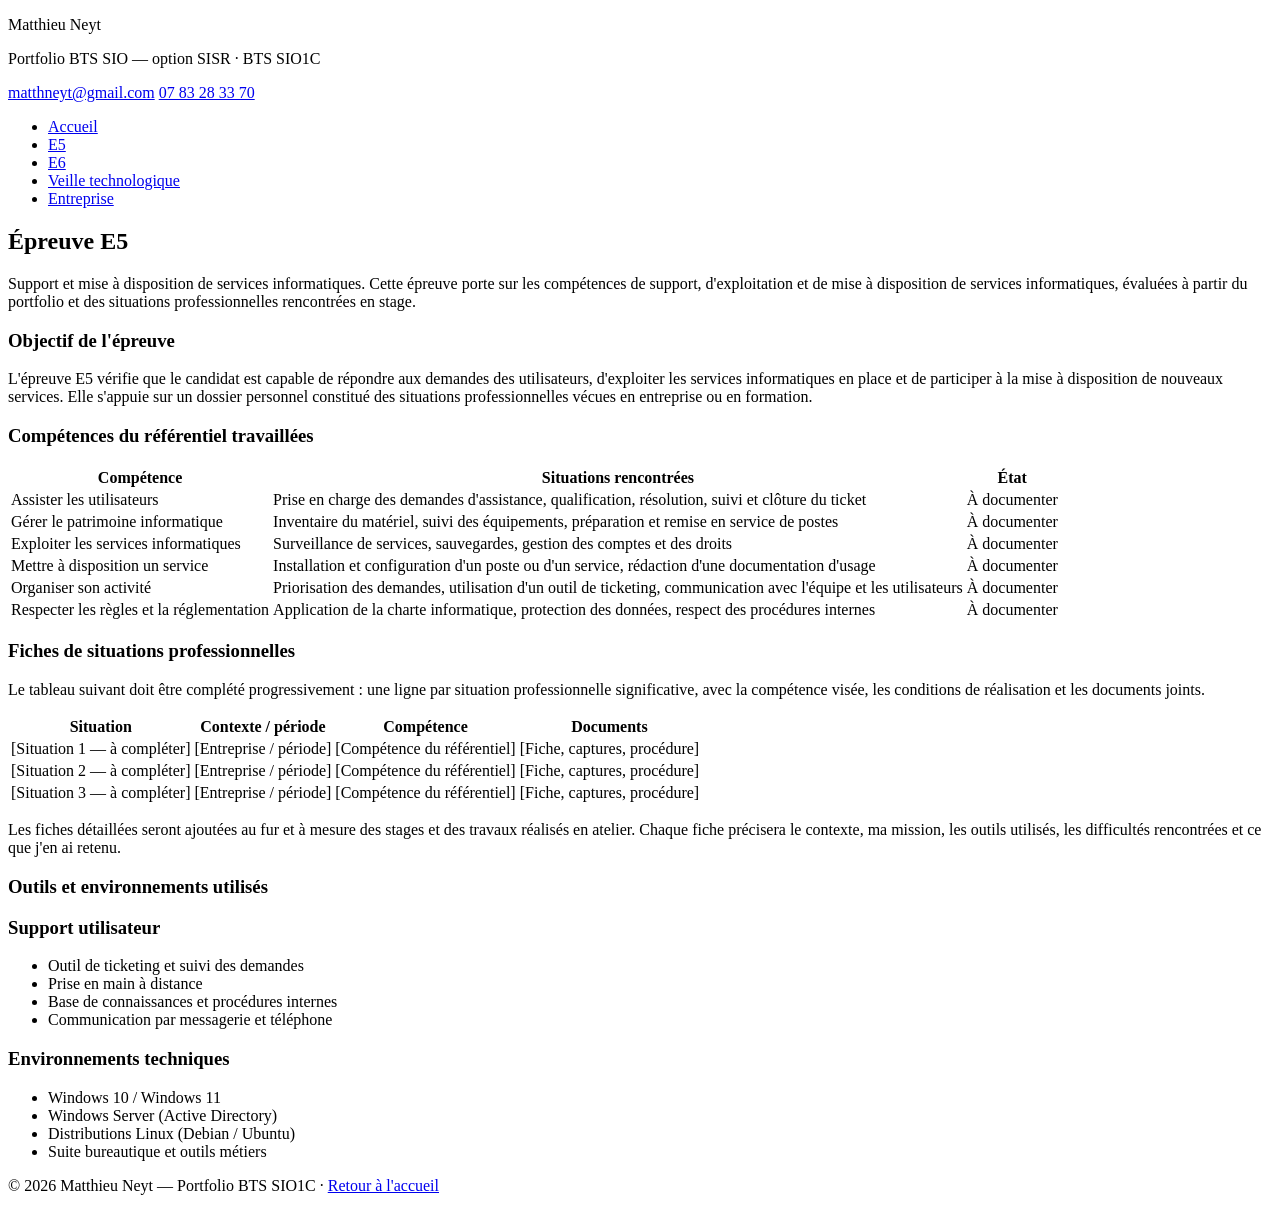
==== e5.html @ 4d7ef016 "Add files via upload" ====
<!DOCTYPE html>
<html lang="fr">
<head>
<meta charset="UTF-8">
<meta name="viewport" content="width=device-width, initial-scale=1.0">
<title>E5 — Portfolio BTS SIO | Matthieu Neyt</title>
<link rel="stylesheet" href="assets/style.css">
</head>
<body>

<header class="site">
  <p class="nom">Matthieu Neyt</p>
  <p class="sous-titre">Portfolio BTS SIO — option SISR · BTS SIO1C</p>
  <div class="contact">
    <a href="mailto:matthneyt@gmail.com">matthneyt@gmail.com</a>
    <a href="tel:+33783283370">07 83 28 33 70</a>
  </div>
</header>

<nav class="site">
  <ul>
    <li><a href="index.html">Accueil</a></li>
    <li><a href="e5.html" class="actif">E5</a></li>
    <li><a href="e6.html">E6</a></li>
    <li><a href="veille.html">Veille technologique</a></li>
    <li><a href="entreprise.html">Entreprise</a></li>
  </ul>
</nav>

<main>

  <h2 class="titre-page">Épreuve E5</h2>
  <p class="intro-page">
    Support et mise à disposition de services informatiques. Cette épreuve porte sur
    les compétences de support, d'exploitation et de mise à disposition de services
    informatiques, évaluées à partir du portfolio et des situations professionnelles
    rencontrées en stage.
  </p>

  <div class="carte">
    <h3>Objectif de l'épreuve</h3>
    <p>
      L'épreuve E5 vérifie que le candidat est capable de répondre aux demandes des
      utilisateurs, d'exploiter les services informatiques en place et de participer à
      la mise à disposition de nouveaux services. Elle s'appuie sur un dossier
      personnel constitué des situations professionnelles vécues en entreprise ou en
      formation.
    </p>
  </div>

  <h3>Compétences du référentiel travaillées</h3>
  <div class="tableau-wrap">
    <table>
      <thead>
        <tr><th>Compétence</th><th>Situations rencontrées</th><th>État</th></tr>
      </thead>
      <tbody>
        <tr>
          <td>Assister les utilisateurs</td>
          <td>Prise en charge des demandes d'assistance, qualification, résolution, suivi et clôture du ticket</td>
          <td>À documenter</td>
        </tr>
        <tr>
          <td>Gérer le patrimoine informatique</td>
          <td>Inventaire du matériel, suivi des équipements, préparation et remise en service de postes</td>
          <td>À documenter</td>
        </tr>
        <tr>
          <td>Exploiter les services informatiques</td>
          <td>Surveillance de services, sauvegardes, gestion des comptes et des droits</td>
          <td>À documenter</td>
        </tr>
        <tr>
          <td>Mettre à disposition un service</td>
          <td>Installation et configuration d'un poste ou d'un service, rédaction d'une documentation d'usage</td>
          <td>À documenter</td>
        </tr>
        <tr>
          <td>Organiser son activité</td>
          <td>Priorisation des demandes, utilisation d'un outil de ticketing, communication avec l'équipe et les utilisateurs</td>
          <td>À documenter</td>
        </tr>
        <tr>
          <td>Respecter les règles et la réglementation</td>
          <td>Application de la charte informatique, protection des données, respect des procédures internes</td>
          <td>À documenter</td>
        </tr>
      </tbody>
    </table>
  </div>

  <h3>Fiches de situations professionnelles</h3>
  <p class="intro-page">
    Le tableau suivant doit être complété progressivement : une ligne par situation
    professionnelle significative, avec la compétence visée, les conditions de
    réalisation et les documents joints.
  </p>

  <div class="tableau-wrap">
    <table>
      <thead>
        <tr><th>Situation</th><th>Contexte / période</th><th>Compétence</th><th>Documents</th></tr>
      </thead>
      <tbody>
        <tr>
          <td>[Situation 1 — à compléter]</td>
          <td>[Entreprise / période]</td>
          <td>[Compétence du référentiel]</td>
          <td>[Fiche, captures, procédure]</td>
        </tr>
        <tr>
          <td>[Situation 2 — à compléter]</td>
          <td>[Entreprise / période]</td>
          <td>[Compétence du référentiel]</td>
          <td>[Fiche, captures, procédure]</td>
        </tr>
        <tr>
          <td>[Situation 3 — à compléter]</td>
          <td>[Entreprise / période]</td>
          <td>[Compétence du référentiel]</td>
          <td>[Fiche, captures, procédure]</td>
        </tr>
      </tbody>
    </table>
  </div>

  <div class="encadre">
    <p>
      Les fiches détaillées seront ajoutées au fur et à mesure des stages et des
      travaux réalisés en atelier. Chaque fiche précisera le contexte, ma mission,
      les outils utilisés, les difficultés rencontrées et ce que j'en ai retenu.
    </p>
  </div>

  <h3>Outils et environnements utilisés</h3>
  <div class="grille">
    <div class="carte">
      <h3>Support utilisateur</h3>
      <ul class="puces">
        <li>Outil de ticketing et suivi des demandes</li>
        <li>Prise en main à distance</li>
        <li>Base de connaissances et procédures internes</li>
        <li>Communication par messagerie et téléphone</li>
      </ul>
    </div>
    <div class="carte">
      <h3>Environnements techniques</h3>
      <ul class="puces">
        <li>Windows 10 / Windows 11</li>
        <li>Windows Server (Active Directory)</li>
        <li>Distributions Linux (Debian / Ubuntu)</li>
        <li>Suite bureautique et outils métiers</li>
      </ul>
    </div>
  </div>

</main>

<footer class="site">
  <p>© 2026 Matthieu Neyt — Portfolio BTS SIO1C · <a href="index.html">Retour à l'accueil</a></p>
</footer>

</body>
</html>
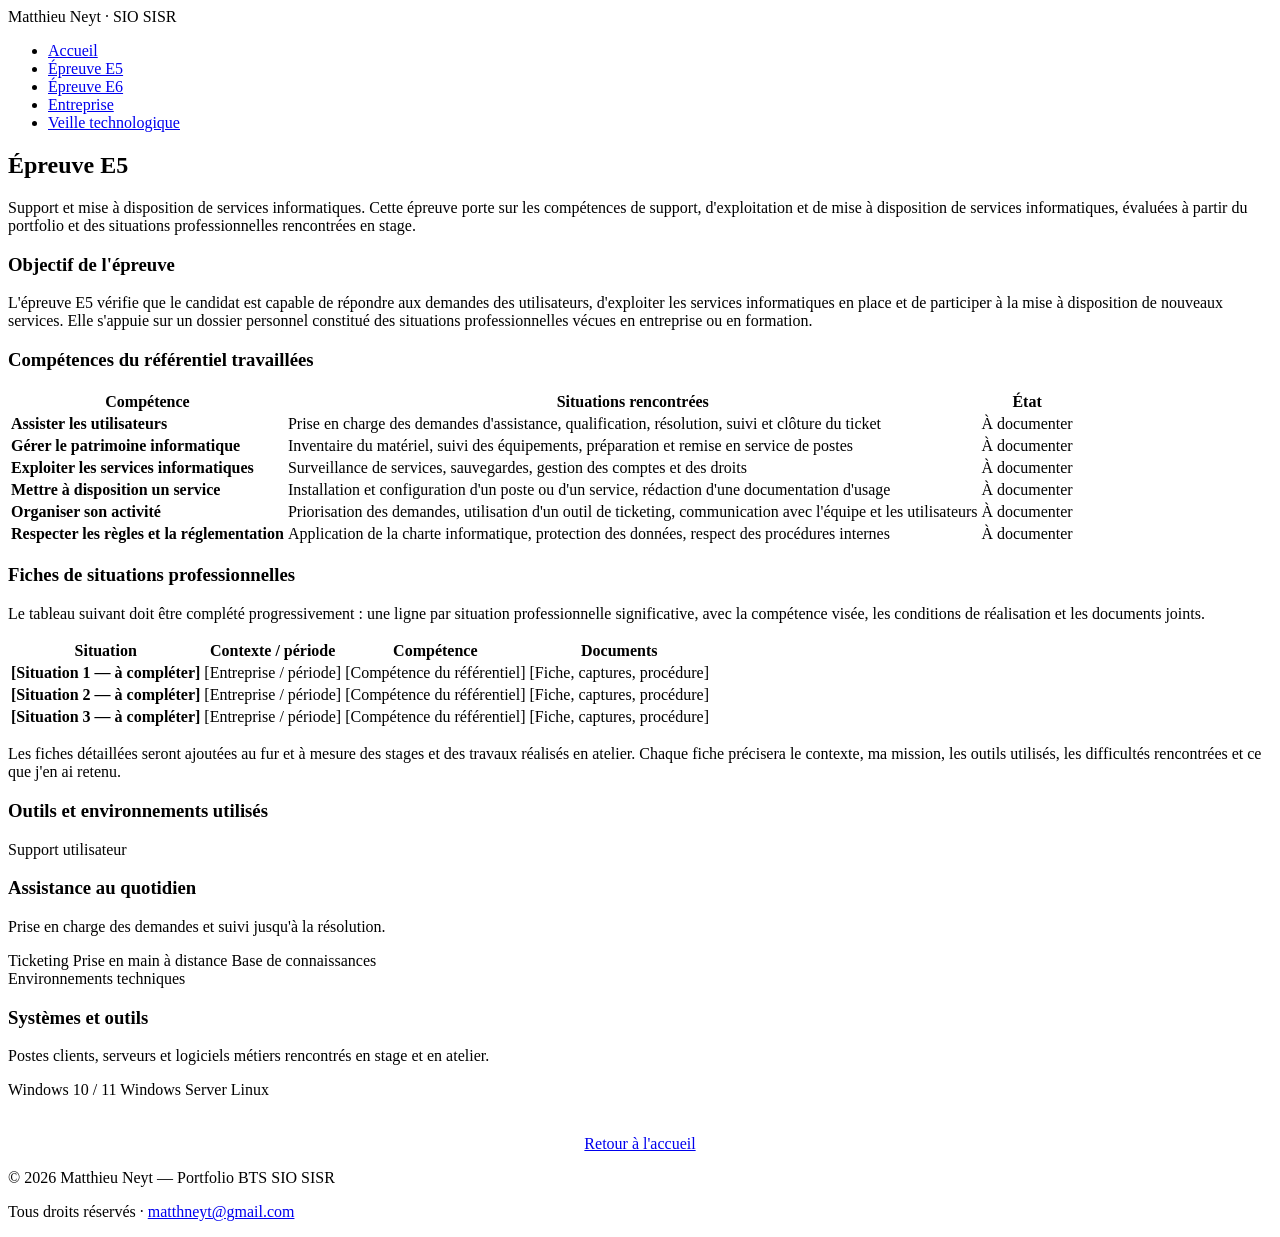
==== commit 437e5ad4: "Add files via upload" ====
--- a/e5.html
+++ b/e5.html
@@ -3,161 +3,170 @@
 <head>
 <meta charset="UTF-8">
 <meta name="viewport" content="width=device-width, initial-scale=1.0">
-<title>E5 — Portfolio BTS SIO | Matthieu Neyt</title>
+<title>Épreuve E5 — Portfolio BTS SIO | Matthieu Neyt</title>
 <link rel="stylesheet" href="assets/style.css">
 </head>
 <body>
 
-<header class="site">
-  <p class="nom">Matthieu Neyt</p>
-  <p class="sous-titre">Portfolio BTS SIO — option SISR · BTS SIO1C</p>
-  <div class="contact">
-    <a href="mailto:matthneyt@gmail.com">matthneyt@gmail.com</a>
-    <a href="tel:+33783283370">07 83 28 33 70</a>
+<header class="topbar">
+  <div class="topbar-inner">
+    <div class="brand">Matthieu Neyt <span class="brand-sub">· SIO SISR</span></div>
+    <nav>
+      <ul>
+        <li><a href="index.html">Accueil</a></li>
+        <li><a href="e5.html" class="actif">Épreuve E5</a></li>
+        <li><a href="e6.html">Épreuve E6</a></li>
+        <li><a href="entreprise.html">Entreprise</a></li>
+        <li><a href="veille.html">Veille technologique</a></li>
+      </ul>
+    </nav>
   </div>
 </header>
 
-<nav class="site">
-  <ul>
-    <li><a href="index.html">Accueil</a></li>
-    <li><a href="e5.html" class="actif">E5</a></li>
-    <li><a href="e6.html">E6</a></li>
-    <li><a href="veille.html">Veille technologique</a></li>
-    <li><a href="entreprise.html">Entreprise</a></li>
-  </ul>
-</nav>
+<main>
+  <div class="container">
 
-<main>
+    <h2 class="titre-section">Épreuve <span class="accent">E5</span></h2>
+    <p class="sous-titre-section">
+      Support et mise à disposition de services informatiques. Cette épreuve porte sur
+      les compétences de support, d'exploitation et de mise à disposition de services
+      informatiques, évaluées à partir du portfolio et des situations professionnelles
+      rencontrées en stage.
+    </p>
 
-  <h2 class="titre-page">Épreuve E5</h2>
-  <p class="intro-page">
-    Support et mise à disposition de services informatiques. Cette épreuve porte sur
-    les compétences de support, d'exploitation et de mise à disposition de services
-    informatiques, évaluées à partir du portfolio et des situations professionnelles
-    rencontrées en stage.
-  </p>
+    <div class="carte">
+      <h3>Objectif de l'épreuve</h3>
+      <p>
+        L'épreuve E5 vérifie que le candidat est capable de répondre aux demandes des
+        utilisateurs, d'exploiter les services informatiques en place et de participer à
+        la mise à disposition de nouveaux services. Elle s'appuie sur un dossier
+        personnel constitué des situations professionnelles vécues en entreprise ou en
+        formation.
+      </p>
+    </div>
 
-  <div class="carte">
-    <h3>Objectif de l'épreuve</h3>
-    <p>
-      L'épreuve E5 vérifie que le candidat est capable de répondre aux demandes des
-      utilisateurs, d'exploiter les services informatiques en place et de participer à
-      la mise à disposition de nouveaux services. Elle s'appuie sur un dossier
-      personnel constitué des situations professionnelles vécues en entreprise ou en
-      formation.
+    <h3>Compétences du référentiel travaillées</h3>
+    <div class="tableau-wrap">
+      <table>
+        <thead>
+          <tr><th>Compétence</th><th>Situations rencontrées</th><th>État</th></tr>
+        </thead>
+        <tbody>
+          <tr>
+            <td><strong>Assister les utilisateurs</strong></td>
+            <td>Prise en charge des demandes d'assistance, qualification, résolution, suivi et clôture du ticket</td>
+            <td>À documenter</td>
+          </tr>
+          <tr>
+            <td><strong>Gérer le patrimoine informatique</strong></td>
+            <td>Inventaire du matériel, suivi des équipements, préparation et remise en service de postes</td>
+            <td>À documenter</td>
+          </tr>
+          <tr>
+            <td><strong>Exploiter les services informatiques</strong></td>
+            <td>Surveillance de services, sauvegardes, gestion des comptes et des droits</td>
+            <td>À documenter</td>
+          </tr>
+          <tr>
+            <td><strong>Mettre à disposition un service</strong></td>
+            <td>Installation et configuration d'un poste ou d'un service, rédaction d'une documentation d'usage</td>
+            <td>À documenter</td>
+          </tr>
+          <tr>
+            <td><strong>Organiser son activité</strong></td>
+            <td>Priorisation des demandes, utilisation d'un outil de ticketing, communication avec l'équipe et les utilisateurs</td>
+            <td>À documenter</td>
+          </tr>
+          <tr>
+            <td><strong>Respecter les règles et la réglementation</strong></td>
+            <td>Application de la charte informatique, protection des données, respect des procédures internes</td>
+            <td>À documenter</td>
+          </tr>
+        </tbody>
+      </table>
+    </div>
+
+    <h3>Fiches de situations professionnelles</h3>
+    <p class="sous-titre-section">
+      Le tableau suivant doit être complété progressivement : une ligne par situation
+      professionnelle significative, avec la compétence visée, les conditions de
+      réalisation et les documents joints.
     </p>
+
+    <div class="tableau-wrap">
+      <table>
+        <thead>
+          <tr><th>Situation</th><th>Contexte / période</th><th>Compétence</th><th>Documents</th></tr>
+        </thead>
+        <tbody>
+          <tr>
+            <td><strong>[Situation 1 — à compléter]</strong></td>
+            <td>[Entreprise / période]</td>
+            <td>[Compétence du référentiel]</td>
+            <td>[Fiche, captures, procédure]</td>
+          </tr>
+          <tr>
+            <td><strong>[Situation 2 — à compléter]</strong></td>
+            <td>[Entreprise / période]</td>
+            <td>[Compétence du référentiel]</td>
+            <td>[Fiche, captures, procédure]</td>
+          </tr>
+          <tr>
+            <td><strong>[Situation 3 — à compléter]</strong></td>
+            <td>[Entreprise / période]</td>
+            <td>[Compétence du référentiel]</td>
+            <td>[Fiche, captures, procédure]</td>
+          </tr>
+        </tbody>
+      </table>
+    </div>
+
+    <div class="encadre">
+      <p>
+        Les fiches détaillées seront ajoutées au fur et à mesure des stages et des
+        travaux réalisés en atelier. Chaque fiche précisera le contexte, ma mission,
+        les outils utilisés, les difficultés rencontrées et ce que j'en ai retenu.
+      </p>
+    </div>
+
+    <h3>Outils et environnements utilisés</h3>
+    <div class="projects-grid">
+      <div class="project-card">
+        <div class="card-head">Support utilisateur</div>
+        <div class="card-content">
+          <h3>Assistance au quotidien</h3>
+          <p>Prise en charge des demandes et suivi jusqu'à la résolution.</p>
+          <div class="tech-tags">
+            <span class="etiquette etiquette-bleu">Ticketing</span>
+            <span class="etiquette etiquette-gris">Prise en main à distance</span>
+            <span class="etiquette etiquette-vert">Base de connaissances</span>
+          </div>
+        </div>
+      </div>
+      <div class="project-card">
+        <div class="card-head">Environnements techniques</div>
+        <div class="card-content">
+          <h3>Systèmes et outils</h3>
+          <p>Postes clients, serveurs et logiciels métiers rencontrés en stage et en atelier.</p>
+          <div class="tech-tags">
+            <span class="etiquette etiquette-bleu">Windows 10 / 11</span>
+            <span class="etiquette etiquette-jaune">Windows Server</span>
+            <span class="etiquette etiquette-orange">Linux</span>
+          </div>
+        </div>
+      </div>
+    </div>
+
+    <div style="text-align:center;margin-top:36px;">
+      <a class="btn btn-primary" href="index.html" style="border:none;">Retour à l'accueil</a>
+    </div>
+
   </div>
-
-  <h3>Compétences du référentiel travaillées</h3>
-  <div class="tableau-wrap">
-    <table>
-      <thead>
-        <tr><th>Compétence</th><th>Situations rencontrées</th><th>État</th></tr>
-      </thead>
-      <tbody>
-        <tr>
-          <td>Assister les utilisateurs</td>
-          <td>Prise en charge des demandes d'assistance, qualification, résolution, suivi et clôture du ticket</td>
-          <td>À documenter</td>
-        </tr>
-        <tr>
-          <td>Gérer le patrimoine informatique</td>
-          <td>Inventaire du matériel, suivi des équipements, préparation et remise en service de postes</td>
-          <td>À documenter</td>
-        </tr>
-        <tr>
-          <td>Exploiter les services informatiques</td>
-          <td>Surveillance de services, sauvegardes, gestion des comptes et des droits</td>
-          <td>À documenter</td>
-        </tr>
-        <tr>
-          <td>Mettre à disposition un service</td>
-          <td>Installation et configuration d'un poste ou d'un service, rédaction d'une documentation d'usage</td>
-          <td>À documenter</td>
-        </tr>
-        <tr>
-          <td>Organiser son activité</td>
-          <td>Priorisation des demandes, utilisation d'un outil de ticketing, communication avec l'équipe et les utilisateurs</td>
-          <td>À documenter</td>
-        </tr>
-        <tr>
-          <td>Respecter les règles et la réglementation</td>
-          <td>Application de la charte informatique, protection des données, respect des procédures internes</td>
-          <td>À documenter</td>
-        </tr>
-      </tbody>
-    </table>
-  </div>
-
-  <h3>Fiches de situations professionnelles</h3>
-  <p class="intro-page">
-    Le tableau suivant doit être complété progressivement : une ligne par situation
-    professionnelle significative, avec la compétence visée, les conditions de
-    réalisation et les documents joints.
-  </p>
-
-  <div class="tableau-wrap">
-    <table>
-      <thead>
-        <tr><th>Situation</th><th>Contexte / période</th><th>Compétence</th><th>Documents</th></tr>
-      </thead>
-      <tbody>
-        <tr>
-          <td>[Situation 1 — à compléter]</td>
-          <td>[Entreprise / période]</td>
-          <td>[Compétence du référentiel]</td>
-          <td>[Fiche, captures, procédure]</td>
-        </tr>
-        <tr>
-          <td>[Situation 2 — à compléter]</td>
-          <td>[Entreprise / période]</td>
-          <td>[Compétence du référentiel]</td>
-          <td>[Fiche, captures, procédure]</td>
-        </tr>
-        <tr>
-          <td>[Situation 3 — à compléter]</td>
-          <td>[Entreprise / période]</td>
-          <td>[Compétence du référentiel]</td>
-          <td>[Fiche, captures, procédure]</td>
-        </tr>
-      </tbody>
-    </table>
-  </div>
-
-  <div class="encadre">
-    <p>
-      Les fiches détaillées seront ajoutées au fur et à mesure des stages et des
-      travaux réalisés en atelier. Chaque fiche précisera le contexte, ma mission,
-      les outils utilisés, les difficultés rencontrées et ce que j'en ai retenu.
-    </p>
-  </div>
-
-  <h3>Outils et environnements utilisés</h3>
-  <div class="grille">
-    <div class="carte">
-      <h3>Support utilisateur</h3>
-      <ul class="puces">
-        <li>Outil de ticketing et suivi des demandes</li>
-        <li>Prise en main à distance</li>
-        <li>Base de connaissances et procédures internes</li>
-        <li>Communication par messagerie et téléphone</li>
-      </ul>
-    </div>
-    <div class="carte">
-      <h3>Environnements techniques</h3>
-      <ul class="puces">
-        <li>Windows 10 / Windows 11</li>
-        <li>Windows Server (Active Directory)</li>
-        <li>Distributions Linux (Debian / Ubuntu)</li>
-        <li>Suite bureautique et outils métiers</li>
-      </ul>
-    </div>
-  </div>
-
 </main>
 
 <footer class="site">
-  <p>© 2026 Matthieu Neyt — Portfolio BTS SIO1C · <a href="index.html">Retour à l'accueil</a></p>
+  <p>© 2026 Matthieu Neyt — Portfolio BTS SIO SISR</p>
+  <p>Tous droits réservés · <a href="mailto:matthneyt@gmail.com">matthneyt@gmail.com</a></p>
 </footer>
 
 </body>
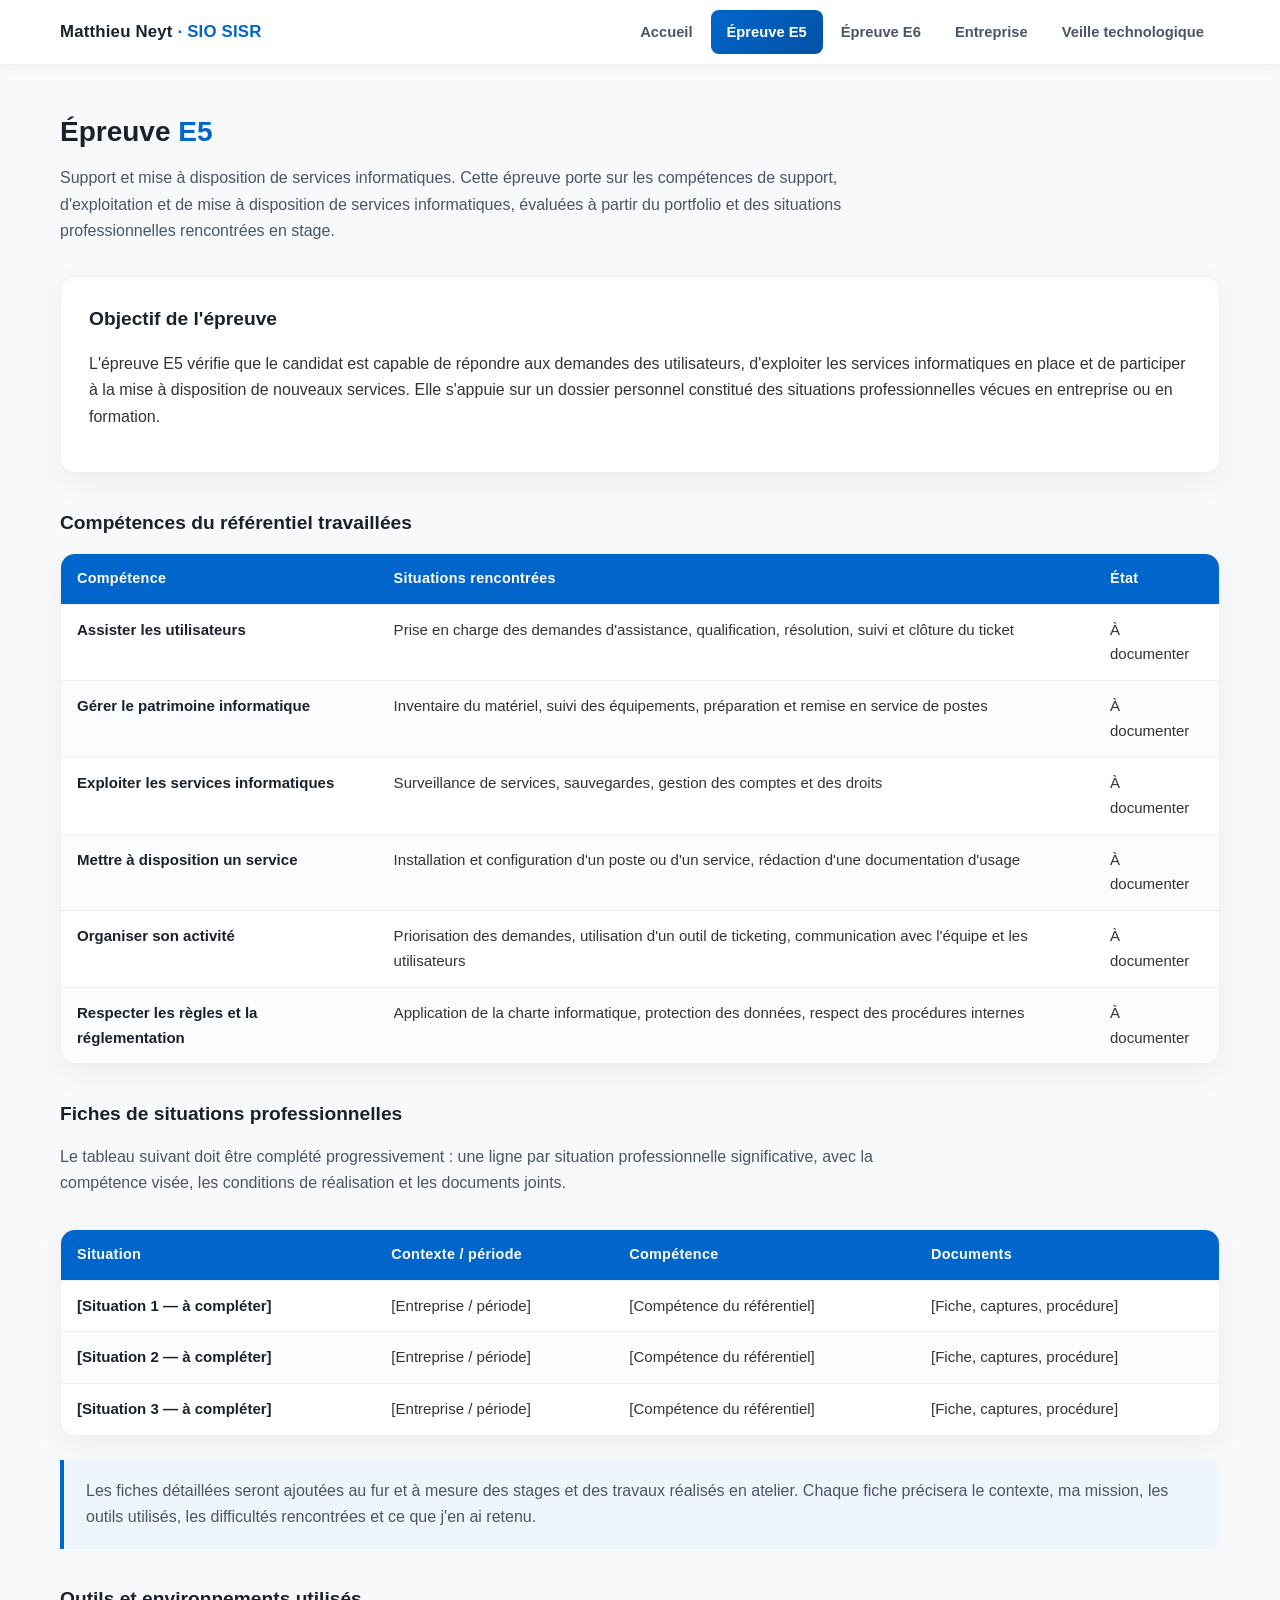
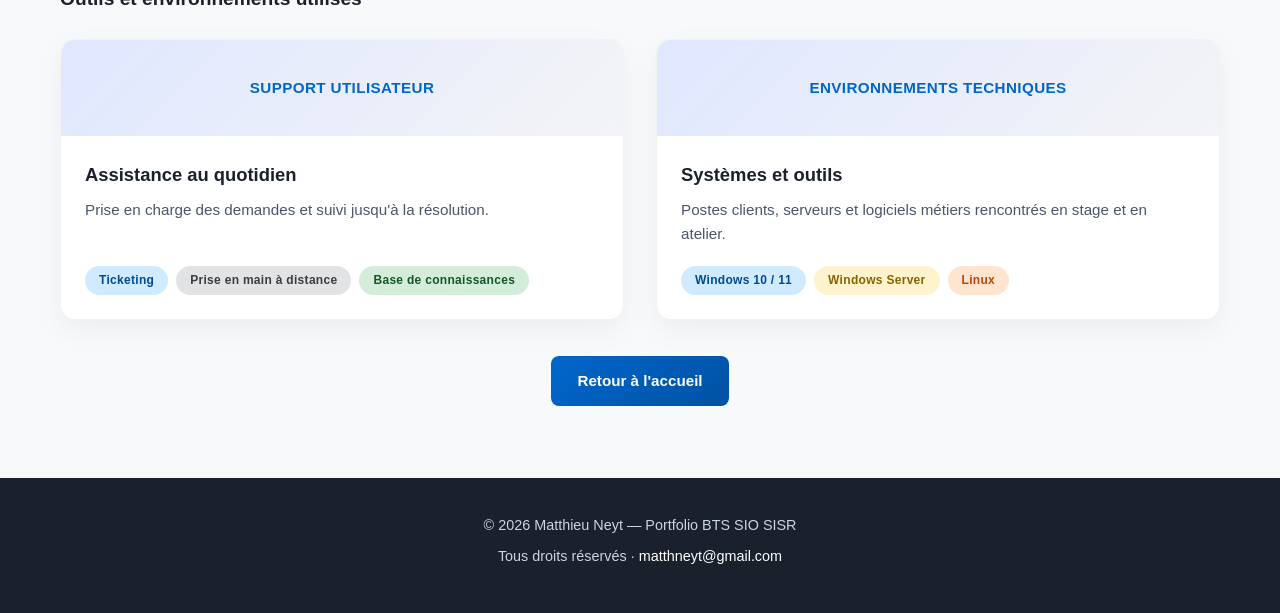
==== commit d31d1d77: "Add files via upload" ====
--- a/e5.html
+++ b/e5.html
@@ -4,7 +4,501 @@
 <meta charset="UTF-8">
 <meta name="viewport" content="width=device-width, initial-scale=1.0">
 <title>Épreuve E5 — Portfolio BTS SIO | Matthieu Neyt</title>
-<link rel="stylesheet" href="assets/style.css">
+<style>
+/* ============================================================
+   Portfolio BTS SIO — Matthieu Neyt
+   Style inspiré du modèle SIO SISR : bleu #0066CC, cartes blanches
+   ============================================================ */
+
+html{scroll-behavior:smooth;}
+
+:root{
+  --primaire:#0066CC;
+  --primaire-fonce:#0052a3;
+  --primaire-tres-fonce:#004080;
+  --vert:#00A651;
+  --orange:#FF6B35;
+  --fond:#f8f9fa;
+  --texte:#333333;
+  --texte-fonce:#1a202c;
+  --texte-doux:#4a5568;
+  --carte:#ffffff;
+  --bordure:rgba(0,0,0,.06);
+  --ombre:0 10px 30px rgba(0,0,0,.05);
+  --rayon:15px;
+}
+
+*{box-sizing:border-box;}
+
+body{
+  margin:0;
+  font-family:'Segoe UI',sans-serif;
+  background-color:var(--fond);
+  color:var(--texte);
+  line-height:1.65;
+  font-size:16px;
+}
+
+a{color:var(--primaire);text-decoration:none;}
+a:hover{color:var(--primaire-fonce);text-decoration:underline;}
+
+/* ---------- Barre de navigation ---------- */
+header.topbar{
+  background:var(--carte);
+  border-bottom:1px solid var(--bordure);
+  box-shadow:0 2px 12px rgba(0,0,0,.04);
+  position:sticky;
+  top:0;
+  z-index:100;
+}
+.topbar-inner{
+  max-width:1200px;
+  margin:0 auto;
+  padding:0 20px;
+  display:flex;
+  align-items:center;
+  justify-content:space-between;
+  flex-wrap:wrap;
+  gap:6px;
+  min-height:64px;
+}
+.brand{
+  font-weight:700;
+  font-size:1.05rem;
+  color:var(--texte-fonce);
+  letter-spacing:.2px;
+  padding:14px 0;
+}
+.brand .brand-sub{
+  color:var(--primaire);
+  font-weight:600;
+}
+nav ul{
+  list-style:none;
+  margin:0;
+  padding:0;
+  display:flex;
+  flex-wrap:wrap;
+  gap:2px;
+}
+nav a{
+  display:block;
+  padding:10px 16px;
+  border-radius:8px;
+  color:var(--texte-doux);
+  font-weight:600;
+  font-size:.92rem;
+  transition:all .3s ease;
+}
+nav a:hover{
+  color:var(--primaire);
+  background:#eef5fd;
+  text-decoration:none;
+}
+nav a.actif{
+  color:#fff;
+  background:linear-gradient(135deg,var(--primaire) 0%,var(--primaire-fonce) 100%);
+}
+nav a.actif:hover{color:#fff;}
+
+/* ---------- Bandeau d'accueil ---------- */
+.hero{
+  background:linear-gradient(135deg,var(--primaire) 0%,var(--primaire-tres-fonce) 100%);
+  color:#fff;
+  text-align:center;
+  padding:64px 20px 56px;
+}
+.hero h1{
+  margin:0;
+  font-size:2.6rem;
+  font-weight:700;
+  letter-spacing:.5px;
+}
+.hero .statut{
+  margin:14px 0 0;
+  font-size:1.15rem;
+  color:#d6e9fb;
+}
+.hero .detail{
+  margin:8px 0 0;
+  font-size:1rem;
+  color:#b9d7f3;
+}
+.hero .actions{
+  margin-top:26px;
+  display:flex;
+  flex-wrap:wrap;
+  gap:12px;
+  justify-content:center;
+}
+.btn{
+  display:inline-block;
+  padding:12px 26px;
+  border-radius:8px;
+  font-weight:600;
+  font-size:.95rem;
+  transition:all .3s ease;
+}
+.btn-primary{
+  background:linear-gradient(135deg,var(--primaire) 0%,var(--primaire-fonce) 100%);
+  border:1px solid rgba(255,255,255,.35);
+  color:#fff;
+}
+.btn-primary:hover{
+  background:linear-gradient(135deg,var(--primaire-fonce) 0%,var(--primaire-tres-fonce) 100%);
+  transform:translateY(-2px);
+  box-shadow:0 4px 12px rgba(0,102,204,.3);
+  color:#fff;
+  text-decoration:none;
+}
+.btn-clair{
+  background:rgba(255,255,255,.14);
+  border:1px solid rgba(255,255,255,.4);
+  color:#fff;
+}
+.btn-clair:hover{
+  background:rgba(255,255,255,.24);
+  color:#fff;
+  text-decoration:none;
+  transform:translateY(-2px);
+}
+
+/* ---------- Conteneur ---------- */
+.container{
+  max-width:1200px;
+  margin:0 auto;
+  padding:0 20px;
+}
+main{padding:44px 0 72px;}
+
+/* ---------- Titres ---------- */
+h2.titre-section{
+  font-size:1.75rem;
+  font-weight:700;
+  color:var(--texte-fonce);
+  margin:0 0 10px;
+}
+h2.titre-section .accent{color:var(--primaire);}
+p.sous-titre-section{
+  color:var(--texte-doux);
+  margin:0 0 32px;
+  max-width:860px;
+}
+h3{
+  font-size:1.2rem;
+  font-weight:700;
+  color:var(--texte-fonce);
+  margin:34px 0 14px;
+}
+
+/* ---------- Cartes ---------- */
+.carte{
+  background:var(--carte);
+  border-radius:var(--rayon);
+  border:1px solid var(--bordure);
+  box-shadow:var(--ombre);
+  padding:26px 28px;
+  margin-bottom:24px;
+  transition:all .3s ease;
+}
+.carte h3{margin-top:0;}
+.hover-lift:hover{
+  transform:translateY(-5px);
+  box-shadow:0 16px 40px rgba(0,102,204,.12);
+}
+
+.grille{
+  display:grid;
+  grid-template-columns:repeat(auto-fit,minmax(300px,1fr));
+  gap:2rem;
+}
+
+/* ---------- Bandeau profil ---------- */
+.profil{
+  display:flex;
+  gap:32px;
+  align-items:center;
+  flex-wrap:wrap;
+  background:var(--carte);
+  border-radius:var(--rayon);
+  border:1px solid var(--bordure);
+  box-shadow:var(--ombre);
+  padding:32px;
+  margin-bottom:28px;
+}
+.avatar{
+  width:128px;
+  height:128px;
+  flex:0 0 128px;
+  border-radius:50%;
+  background:linear-gradient(135deg,var(--primaire) 0%,var(--vert) 100%);
+  color:#fff;
+  display:flex;
+  align-items:center;
+  justify-content:center;
+  font-size:2.6rem;
+  font-weight:700;
+  letter-spacing:1px;
+  box-shadow:0 8px 24px rgba(0,102,204,.25);
+}
+.profil .qui{flex:1 1 340px;}
+.profil .qui h2{
+  margin:0 0 6px;
+  font-size:1.6rem;
+  color:var(--texte-fonce);
+}
+.profil .qui .role{
+  color:var(--primaire);
+  font-weight:600;
+  margin:0 0 14px;
+}
+.profil .qui p{margin:0 0 12px;color:var(--texte-doux);}
+
+.etiquettes{display:flex;flex-wrap:wrap;gap:.5rem;margin-top:16px;}
+.etiquette{
+  font-size:.75rem;
+  padding:5px 14px;
+  border-radius:9999px;
+  font-weight:600;
+  letter-spacing:.025em;
+}
+.etiquette-bleu{background:#d0ebff;color:#004a8f;}
+.etiquette-vert{background:#d4edda;color:#155724;}
+.etiquette-orange{background:#ffe5d0;color:#c04600;}
+.etiquette-jaune{background:#FFF3CD;color:#856404;}
+.etiquette-gris{background:#e2e3e5;color:#383d41;}
+.etiquette-rose{background:#F8D7DA;color:#721C24;}
+
+ul.puces{margin:0;padding-left:20px;color:var(--texte-doux);}
+ul.puces li{margin-bottom:8px;}
+
+/* ---------- Compétences ---------- */
+.competence{margin-bottom:18px;}
+.competence .ligne{
+  display:flex;
+  justify-content:space-between;
+  font-size:.93rem;
+  margin-bottom:6px;
+  font-weight:600;
+  color:var(--texte-fonce);
+}
+.competence .ligne span:last-child{color:var(--texte-doux);font-weight:500;}
+.barre{
+  height:9px;
+  background:#e9eef4;
+  border-radius:9999px;
+  overflow:hidden;
+}
+.barre i{
+  display:block;
+  height:100%;
+  background:linear-gradient(135deg,var(--primaire) 0%,var(--vert) 100%);
+  border-radius:9999px;
+}
+
+/* ---------- Cartes de projets / fiches ---------- */
+.projects-grid{
+  display:grid;
+  grid-template-columns:repeat(auto-fit,minmax(300px,1fr));
+  gap:2rem;
+  margin-top:1.5rem;
+}
+.project-card{
+  background:#fff;
+  border-radius:15px;
+  overflow:hidden;
+  box-shadow:0 10px 30px rgba(0,0,0,.05);
+  display:flex;
+  flex-direction:column;
+  border:1px solid rgba(0,0,0,.05);
+  transition:all .3s ease;
+}
+.project-card:hover{
+  transform:translateY(-5px);
+  box-shadow:0 16px 40px rgba(0,102,204,.12);
+}
+.card-head{
+  height:96px;
+  background:linear-gradient(135deg,#e0e7ff 0%,#f3f4f6 100%);
+  display:flex;
+  align-items:center;
+  justify-content:center;
+  color:var(--primaire);
+  font-weight:700;
+  font-size:.95rem;
+  letter-spacing:.4px;
+  text-transform:uppercase;
+  text-align:center;
+  padding:0 14px;
+}
+.card-content{
+  padding:1.5rem;
+  flex-grow:1;
+  display:flex;
+  flex-direction:column;
+}
+.card-content h3{
+  font-size:1.15rem;
+  font-weight:700;
+  margin:0 0 .5rem;
+  color:var(--texte-fonce);
+}
+.card-content p{
+  color:var(--texte-doux);
+  font-size:.95rem;
+  margin:0 0 1.2rem;
+  line-height:1.6;
+  flex-grow:1;
+}
+.tech-tags{
+  display:flex;
+  flex-wrap:wrap;
+  gap:.5rem;
+  margin-top:auto;
+}
+
+/* ---------- Tableaux ---------- */
+.tableau-wrap{
+  overflow-x:auto;
+  border-radius:var(--rayon);
+  box-shadow:var(--ombre);
+  border:1px solid var(--bordure);
+  background:#fff;
+}
+table{
+  width:100%;
+  border-collapse:collapse;
+  font-size:.94rem;
+}
+th,td{
+  padding:13px 16px;
+  text-align:left;
+  border-bottom:1px solid #edf1f5;
+  vertical-align:top;
+}
+th{
+  background:var(--primaire);
+  color:#fff;
+  font-weight:600;
+  font-size:.9rem;
+  letter-spacing:.02em;
+}
+tbody tr:nth-child(even){background:#fafcfe;}
+tbody tr:last-child td{border-bottom:none;}
+td strong{color:var(--texte-fonce);}
+
+/* ---------- Encadré ---------- */
+.encadre{
+  background:#eef5fd;
+  border-left:4px solid var(--primaire);
+  border-radius:0 12px 12px 0;
+  padding:18px 22px;
+  margin:24px 0;
+}
+.encadre p{margin:0;color:var(--texte-doux);}
+
+/* ---------- Veille ---------- */
+.thematique{
+  background:linear-gradient(135deg,var(--primaire) 0%,var(--primaire-fonce) 100%);
+  color:#fff;
+  padding:14px 22px;
+  border-radius:12px;
+  font-weight:700;
+  font-size:1.08rem;
+  margin:38px 0 20px;
+  box-shadow:0 8px 20px rgba(0,102,204,.18);
+}
+.fiche{
+  background:#fff;
+  border-radius:var(--rayon);
+  border:1px solid var(--bordure);
+  box-shadow:var(--ombre);
+  padding:24px 26px;
+  margin-bottom:20px;
+  transition:all .3s ease;
+}
+.fiche:hover{
+  transform:translateY(-5px);
+  box-shadow:0 16px 40px rgba(0,102,204,.12);
+}
+.fiche .meta{display:flex;flex-wrap:wrap;gap:.5rem;align-items:center;margin-bottom:12px;}
+.fiche h4{margin:0 0 10px;color:var(--texte-fonce);font-size:1.1rem;}
+.fiche p{margin:0 0 10px;color:var(--texte-doux);}
+.fiche .source{font-size:.86rem;color:#718096;margin:0;}
+
+.outils{
+  display:grid;
+  grid-template-columns:repeat(auto-fit,minmax(260px,1fr));
+  gap:2rem;
+  margin-top:1.5rem;
+}
+.outil{
+  background:#fff;
+  border-radius:15px;
+  border:1px solid rgba(0,0,0,.05);
+  box-shadow:0 10px 30px rgba(0,0,0,.05);
+  padding:24px;
+  transition:all .3s ease;
+}
+.outil:hover{
+  transform:translateY(-5px);
+  box-shadow:0 16px 40px rgba(0,102,204,.12);
+}
+.outil .logo{
+  width:48px;
+  height:48px;
+  border-radius:12px;
+  background:linear-gradient(135deg,var(--primaire) 0%,var(--vert) 100%);
+  color:#fff;
+  display:flex;
+  align-items:center;
+  justify-content:center;
+  font-weight:700;
+  font-size:.95rem;
+  margin-bottom:14px;
+}
+.outil h4{margin:0 0 8px;color:var(--texte-fonce);font-size:1.05rem;}
+.outil p{margin:0 0 12px;font-size:.92rem;color:var(--texte-doux);}
+.outil .source{font-size:.85rem;margin:0;}
+
+/* ---------- Pied de page ---------- */
+footer.site{
+  background:var(--texte-fonce);
+  color:#cbd5e0;
+  padding:36px 20px;
+  text-align:center;
+  font-size:.9rem;
+}
+footer.site p{margin:0 0 8px;}
+footer.site a{color:#fff;text-decoration:none;}
+footer.site a:hover{text-decoration:underline;}
+
+/* ---------- Animations ---------- */
+@keyframes fadeInUp{
+  from{opacity:0;transform:translateY(30px);}
+  to{opacity:1;transform:translateY(0);}
+}
+.fade-in-up{animation:fadeInUp .6s ease-out;}
+
+/* ---------- Barre de défilement ---------- */
+::-webkit-scrollbar{width:8px;}
+::-webkit-scrollbar-track{background:#f1f1f1;}
+::-webkit-scrollbar-thumb{background:var(--primaire);border-radius:4px;}
+::-webkit-scrollbar-thumb:hover{background:var(--primaire-fonce);}
+
+/* ---------- Mobile ---------- */
+@media (max-width:768px){
+  .hero h1{font-size:1.8rem;}
+  .hero{padding:44px 20px 40px;}
+  .topbar-inner{padding:0 1rem;}
+  nav a{padding:8px 11px;font-size:.85rem;}
+  .brand{font-size:.95rem;padding:12px 0;}
+  .profil{padding:22px;}
+  .avatar{width:92px;height:92px;flex-basis:92px;font-size:1.9rem;}
+  .carte{padding:20px;}
+}
+
+</style>
 </head>
 <body>
 
